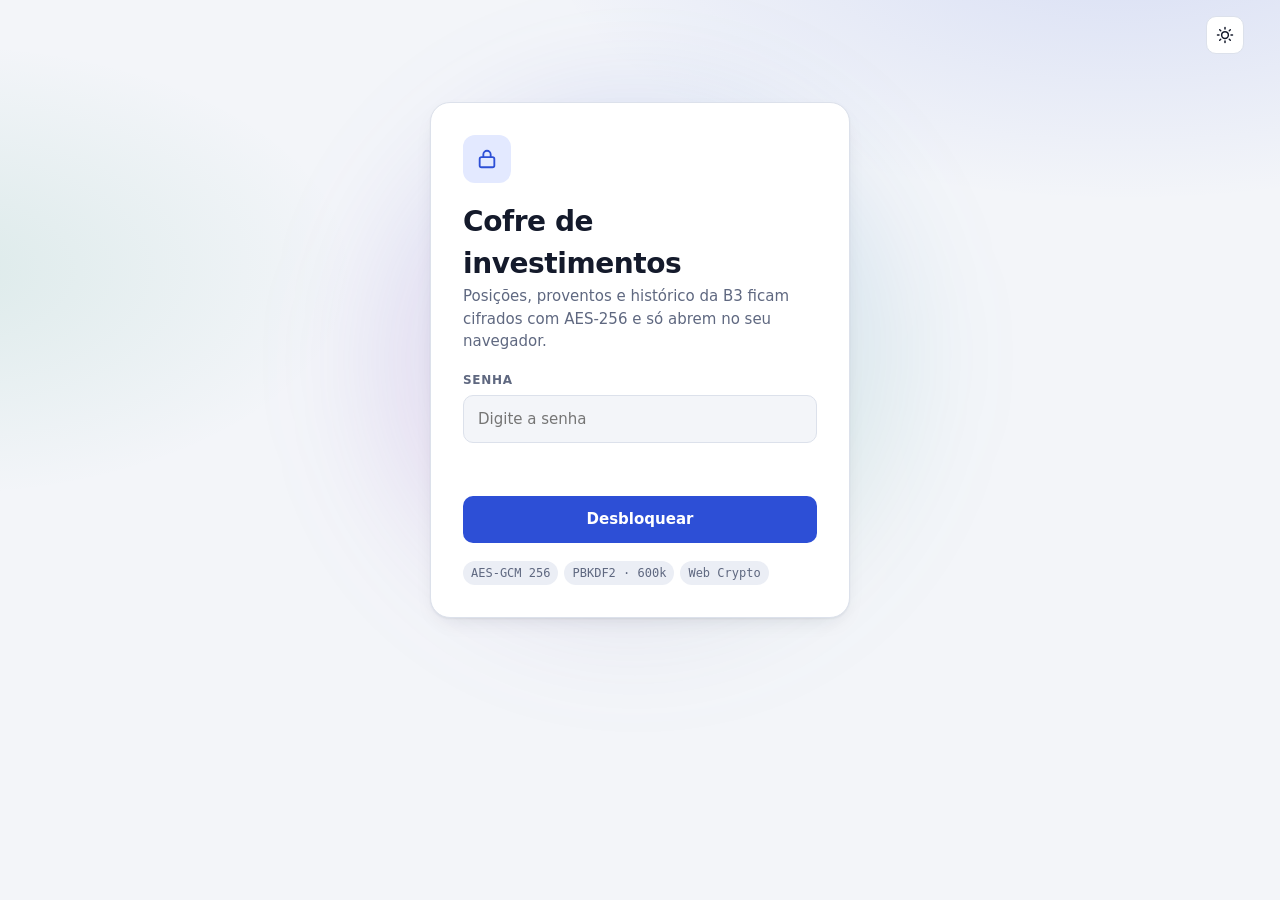
==== investimentos.html @ 1506efa8 "Painel de finanças pessoais Dados cifrados no navegador (AES-256-GCM, PBKDF2 600k). Extratos e regra" ====
<!doctype html>
<html lang="pt-BR">
<head>
<meta charset="utf-8">
<meta name="viewport" content="width=device-width, initial-scale=1, viewport-fit=cover">
<title>Investimentos · Finanças Pessoais</title>
<meta name="robots" content="noindex, nofollow">
<meta http-equiv="Content-Security-Policy" content="default-src 'self'; script-src 'self'; style-src 'self' 'unsafe-inline' https://fonts.googleapis.com; font-src https://fonts.gstatic.com; img-src 'self' data:; connect-src 'self' https://brapi.dev; object-src 'none'; base-uri 'none'; form-action 'none'">
<meta name="referrer" content="no-referrer">
<link rel="icon" href="data:image/svg+xml,%3Csvg xmlns=%22http://www.w3.org/2000/svg%22 viewBox=%220 0 32 32%22%3E%3Crect width=%2232%22 height=%2232%22 rx=%228%22 fill=%22%232D4FD6%22/%3E%3Ctext x=%2216%22 y=%2221%22 font-size=%2212%22 font-family=%22sans-serif%22 font-weight=%22700%22 fill=%22white%22 text-anchor=%22middle%22%3ER$%3C/text%3E%3C/svg%3E">

<link rel="preconnect" href="https://fonts.googleapis.com">
<link rel="stylesheet" href="https://fonts.googleapis.com/css2?family=Bricolage+Grotesque:opsz,wght@12..96,500;12..96,700&family=Figtree:wght@400;500;600&family=IBM+Plex+Mono:wght@400;500&display=swap">
<script src="assets/vendor/chart-4.4.1.umd.min.js" integrity="sha384-dug+JxfBvklEQdJ4AYuBBAIScUz0bVN73xpy273gcAwHjb3qI0fXmuYNaNfdyYJG"></script>
<script src="assets/cofre.js?v=202611021805"></script>
<link rel="stylesheet" href="assets/style.css?v=202611021805">
<link rel="stylesheet" href="assets/investimentos.css?v=202611021805">
</head>
<body>
<div id="boot" role="status"><span class="spin" aria-hidden="true"></span>Abrindo seus dados…</div>
<section id="lock" class="wrap">
  <button class="themebtn floating" type="button" data-theme-toggle aria-label="Alternar modo escuro"><svg class="ic-sun" width="18" height="18" viewBox="0 0 24 24" fill="none" stroke="currentColor" stroke-width="2" stroke-linecap="round"><circle cx="12" cy="12" r="4.5"/><path d="M12 2v2M12 20v2M4.9 4.9l1.4 1.4M17.7 17.7l1.4 1.4M2 12h2M20 12h2M4.9 19.1l1.4-1.4M17.7 6.3l1.4-1.4"/></svg><svg class="ic-moon" width="18" height="18" viewBox="0 0 24 24" fill="none" stroke="currentColor" stroke-width="2" stroke-linecap="round" stroke-linejoin="round"><path d="M20.5 14.2A8.5 8.5 0 0 1 9.8 3.5a8.5 8.5 0 1 0 10.7 10.7z"/></svg></button>
  <form class="lock-card" id="lockForm">
    <input type="text" name="username" value="financas" autocomplete="username" hidden>
    <div class="lock-icon" aria-hidden="true"><svg width="22" height="22" viewBox="0 0 24 24" fill="none" stroke="currentColor" stroke-width="2"><rect x="4" y="10" width="16" height="11" rx="2"/><path class="sh" d="M8 10V7a4 4 0 0 1 8 0v3"/></svg></div>
    <div><h1>Cofre de investimentos</h1><p>Posições, proventos e histórico da B3 ficam cifrados com AES‑256 e só abrem no seu navegador.</p></div>
    <div class="field"><label for="pw">Senha</label><input class="input" id="pw" type="password" placeholder="Digite a senha" autocomplete="current-password"></div>
    <div class="err" id="err" role="alert"></div>
    <button class="btn" type="submit" id="unlockBtn">Desbloquear</button>
    <div class="tech"><span class="tag">AES-GCM 256</span><span class="tag">PBKDF2 · 600k</span><span class="tag">Web Crypto</span></div>
  </form>
</section>

<div id="app" hidden>
  <header class="top"><div class="wrap">
    <div class="brand"><i class="inv">↗</i>Investimentos</div>
    <nav class="module" aria-label="Módulos"><a href="./">Conta</a><a class="on" href="investimentos.html" aria-current="page">Investimentos</a></nav>
    <nav class="tabs" role="tablist">
      <button role="tab" data-v="carteira" aria-selected="true">Carteira</button>
      <button role="tab" data-v="proventos" aria-selected="false">Proventos</button>
      <button role="tab" data-v="historico" aria-selected="false">Histórico</button>
      <button role="tab" data-v="plano" aria-selected="false">Meta 1 milhão</button>
      <span class="tab-ind" id="tabInd" aria-hidden="true"></span>
    </nav>
    <button class="themebtn privbtn" type="button" data-priv-toggle aria-pressed="false" aria-label="Ocultar valores" title="Ocultar valores"><svg class="ic-eye" width="18" height="18" viewBox="0 0 24 24" fill="none" stroke="currentColor" stroke-width="2" stroke-linecap="round" stroke-linejoin="round"><path d="M2 12s3.6-7 10-7 10 7 10 7-3.6 7-10 7S2 12 2 12z"/><circle cx="12" cy="12" r="3"/></svg><svg class="ic-eyeoff" width="18" height="18" viewBox="0 0 24 24" fill="none" stroke="currentColor" stroke-width="2" stroke-linecap="round" stroke-linejoin="round"><path d="M3 3l18 18"/><path d="M10.6 5.1A10.4 10.4 0 0 1 12 5c6.4 0 10 7 10 7a17 17 0 0 1-3.2 4.1M6.6 6.6C3.8 8.4 2 12 2 12s3.6 7 10 7c1.8 0 3.4-.5 4.8-1.3"/><path d="M9.9 9.9a3 3 0 0 0 4.2 4.2"/></svg></button>
    <button class="themebtn" type="button" data-theme-toggle aria-label="Alternar modo escuro"><svg class="ic-sun" width="18" height="18" viewBox="0 0 24 24" fill="none" stroke="currentColor" stroke-width="2" stroke-linecap="round"><circle cx="12" cy="12" r="4.5"/><path d="M12 2v2M12 20v2M4.9 4.9l1.4 1.4M17.7 17.7l1.4 1.4M2 12h2M20 12h2M4.9 19.1l1.4-1.4M17.7 6.3l1.4-1.4"/></svg><svg class="ic-moon" width="18" height="18" viewBox="0 0 24 24" fill="none" stroke="currentColor" stroke-width="2" stroke-linecap="round" stroke-linejoin="round"><path d="M20.5 14.2A8.5 8.5 0 0 1 9.8 3.5a8.5 8.5 0 1 0 10.7 10.7z"/></svg></button>
    <button class="lockbtn" id="relock" type="button">Bloquear</button>
  </div></header>

  <main class="wrap" style="padding-top:20px">
    <!-- CARTEIRA -->
    <section class="view" id="v-carteira">
      <div class="hero reveal">
        <div><div class="eyebrow" id="cEyebrow">Patrimônio em ações</div><h1 class="big num" id="cTotal">—</h1><p id="cLine"></p></div>
        <div class="donut-wrap"><div class="donut"><canvas id="chAlloc" aria-label="Distribuição da carteira"></canvas></div><div class="legend" id="allocLeg"></div></div>
      </div>
      <div class="grid" id="cKpis"></div>
      <div class="pos-grid" id="positions"></div>
      <div class="grid">
        <div class="panel span-8 lift reveal grow" style="--i:5">
          <div class="ph"><div><h2>Carteira × CDI × inflação</h2><div class="sub" id="cmpSub">Se cada compra e venda tivesse ido para o CDI, ou só acompanhado a inflação</div></div></div>
          <div class="cmp" id="cmpStats"></div>
          <div class="chart-box"><canvas id="chCost" aria-label="Capital investido por mês"></canvas></div>
        </div>
        <div class="panel span-4 lift reveal" style="--i:6">
          <div class="ph"><div><h2>Pontos de atenção</h2><div class="sub">Fatos tirados dos seus dados</div></div></div>
          <ul class="ins" id="cIns"></ul>
        </div>
      </div>
    </section>

    <!-- PROVENTOS -->
    <section class="view" id="v-proventos" hidden>
      <div class="grid" id="pKpis"></div>
      <div class="grid">
        <div class="panel span-7 lift reveal" style="--i:4">
          <div class="ph"><div><h2>Próximos 12 meses</h2><div class="sub" id="fcSub"></div></div></div>
          <div class="chart-box"><canvas id="chFut" aria-label="Estimativa de proventos nos próximos 12 meses"></canvas></div>
          <p class="note" id="fcNote" style="margin-top:10px"></p>
        </div>
        <div class="panel span-5 lift reveal" style="--i:5">
          <div class="ph"><div><h2>Quando cada ação costuma pagar</h2><div class="sub">Em quantos dos últimos 3 anos houve provento naquele mês</div></div></div>
          <div class="cal-wrap"><table class="cal" id="cal"></table></div>
          <div class="cal-leg"><span><span class="cal-c" style="--n:.34;--c:var(--accent)">1</span> 1 ano</span><span><span class="cal-c" style="--n:1;--c:var(--accent)">3</span> todos os anos</span></div>
          <div class="cal-sum" id="calSum"></div>
        </div>
      </div>
      <div class="grid">
        <div class="panel span-5 lift reveal" style="--i:4">
          <div class="ph"><div><h2>Proventos por ano</h2><div class="sub">Clique num ano para ver os meses · a linha é o yield on cost do ano</div></div></div>
          <div class="chart-box"><canvas id="chYear" aria-label="Proventos por ano"></canvas></div>
        </div>
        <div class="panel span-7 lift reveal" style="--i:5">
          <div class="ph"><div><h2 id="mTitle">Proventos por mês</h2><div class="sub">Por ativo · clique num mês para ver os pagamentos</div></div><div class="yrs" id="yrs"></div></div>
          <div class="chart-box"><canvas id="chMonth" aria-label="Proventos por mês"></canvas></div>
        </div>
      </div>
      <div class="panel reveal" style="--i:6" id="futPanel" hidden>
        <div class="ph"><div><h2>Proventos a receber</h2><div class="sub" id="futSub"></div></div></div>
        <div class="tbl-wrap"><table><thead><tr><th>Previsão</th><th>Ativo</th><th>Tipo</th><th class="r">Qtd.</th><th class="r">Valor líquido</th></tr></thead><tbody id="futBody"></tbody></table></div>
      </div>
      <div class="panel reveal" style="--i:7">
        <div class="ph"><div><h2>Lançamentos de proventos</h2><div class="sub" id="pSub"></div></div></div>
        <div class="toolbar">
          <select id="pTick" aria-label="Filtrar por ativo"><option value="">Todos os ativos</option></select>
          <select id="pType" aria-label="Filtrar por tipo"><option value="">Todos os tipos</option><option>Dividendo</option><option>JCP</option><option>Rendimento</option></select>
        </div>
        <div class="tbl-wrap"><table><thead><tr><th><button type="button" class="sortbtn" data-sort="d">Data</button></th><th><button type="button" class="sortbtn" data-sort="t">Ativo</button></th><th>Tipo</th><th class="r">Qtd.</th><th class="r">Por ação (líq.)</th><th class="r"><button type="button" class="sortbtn" data-sort="v">Valor</button></th><th>Corretora</th></tr></thead><tbody id="pBody"></tbody></table></div>
      </div>
    </section>

    <!-- HISTORICO -->
    <section class="view" id="v-historico" hidden>
      <div class="grid" id="hKpis"></div>
      <div class="grid">
        <div class="panel span-7 lift reveal" style="--i:4">
          <div class="ph"><div><h2>Compras e vendas por ano</h2><div class="sub">Volume negociado em ações e ETFs; a linha mostra o resultado realizado nas vendas</div></div></div>
          <div class="chart-box"><canvas id="chVol" aria-label="Volume negociado por ano"></canvas></div>
        </div>
        <div class="panel span-5 lift reveal" style="--i:5">
          <div class="ph"><div><h2>Tesouro Direto</h2><div class="sub">Títulos já encerrados</div></div></div>
          <div class="td-card" id="tdCard"></div>
        </div>
      </div>
      <div class="panel reveal" style="--i:6">
        <div class="ph"><div><h2>Maiores ganhos e perdas realizados</h2><div class="sub">Por ativo, nas vendas feitas entre 2020 e 2023 (preço médio, sem taxas)</div></div></div>
        <div class="rank" id="rank"></div>
      </div>
      <div class="panel reveal" style="--i:7">
        <div class="ph"><div><h2>Negociações</h2><div class="sub" id="tSub"></div></div></div>
        <div class="toolbar">
          <input class="input" id="tq" type="search" placeholder="Buscar ativo (ex.: VALE3)">
          <select id="tk" aria-label="Filtrar por tipo"><option value="">Compras e vendas</option><option value="C">Só compras</option><option value="V">Só vendas</option><option value="B">Desdobros e bonificações</option></select>
        </div>
        <div class="tbl-wrap"><table><thead><tr><th><button type="button" class="sortbtn" data-sort="d">Data</button></th><th>Operação</th><th><button type="button" class="sortbtn" data-sort="t">Ativo</button></th><th class="r">Qtd.</th><th class="r">Preço</th><th class="r"><button type="button" class="sortbtn" data-sort="v">Valor</button></th><th>Corretora</th></tr></thead><tbody id="tBody"></tbody></table></div>
        <div class="more" id="tMore"><button type="button">Mostrar mais 50</button></div>
      </div>
    </section>

    <!-- META 1 MILHÃO -->
    <section class="view" id="v-plano" hidden>
      <div class="panel reveal" id="plErr" hidden><p class="empty">Não encontrei data/indices.json com o CDI e o IPCA. Rode o tools/gerar_cofre.py para baixar.</p></div>
      <div id="plBody">
        <div class="hero reveal pl-hero"><div><div class="eyebrow">Plano</div><h1 class="big">Primeiro milhão</h1>
          <p>Compare dois caminhos: deixar o dinheiro render pelo CDI ou buscar um rendimento fixo acima da inflação (IPCA + juros). Tudo em reais de hoje, com o aporte corrigido pela inflação todo ano.</p></div></div>
        <div class="grid">
          <form class="panel span-4 lift reveal pl-form" id="plForm" style="--i:1">
            <div class="ph"><div><h2>Seus números</h2><div class="sub" id="plHint"></div></div></div>
            <label>Patrimônio inicial<span class="in-wrap"><i>R$</i><input class="input" name="ini" data-fmt="brl" inputmode="numeric"></span></label>
            <label>Aporte por mês<span class="in-wrap"><i>R$</i><input class="input" name="ap" data-fmt="brl" inputmode="numeric"></span></label>
            <label>Meta<span class="in-wrap"><i>R$</i><input class="input" name="meta" data-fmt="brl" inputmode="numeric"></span></label>
            <label class="chk"><input type="checkbox" name="hoje"> Meta em dinheiro de hoje (corrigida pela inflação)</label>
            <div class="pl-2">
              <label>CDI esperado<span class="in-wrap"><input class="input" name="cdi" inputmode="decimal"><i>% a.a.</i></span></label>
              <label>Inflação esperada<span class="in-wrap"><input class="input" name="inf" inputmode="decimal"><i>% a.a.</i></span></label>
              <label>Juros acima do IPCA<span class="in-wrap"><input class="input" name="juro" inputmode="decimal"><i>% a.a.</i></span></label>
              <label>Prazo desejado<span class="in-wrap"><input class="input" name="prazo" inputmode="numeric"><i>anos</i></span></label>
            </div>
            <div class="pl-btns"><button type="button" class="btn" id="plSave">Salvar como meu plano</button><button type="button" class="btn-sec ghost" id="plReset">Voltar às sugestões</button></div>
          </form>
          <div class="span-8 pl-right">
            <div class="pl-cards" id="plCards"></div>
            <div class="panel lift reveal" style="--i:3">
              <div class="ph"><div><h2>Caminho até a meta</h2><div class="sub">Patrimônio ano a ano, em reais de hoje</div></div></div>
              <div class="chart-box"><canvas id="chPlano" aria-label="Projeção do patrimônio até a meta"></canvas></div>
            </div>
          </div>
        </div>
        <div class="grid">
          <div class="panel span-6 lift reveal" style="--i:4">
            <div class="ph"><div><h2>Quanto o aporte muda</h2><div class="sub">Tempo até a meta com cada valor por mês</div></div></div>
            <div class="tbl-wrap"><table class="pl-sens" id="plSens"></table></div>
          </div>
          <div class="panel span-6 lift reveal" style="--i:5">
            <div class="ph"><div><h2>Acompanhamento</h2><div class="sub">Plano salvo × carteira de verdade</div></div></div>
            <div id="plTrack"></div>
            <div class="pl-why">
              <h3>CDI ou IPCA + juros?</h3>
              <p><b>IPCA + juros</b> é a régua mais honesta para um plano longo: o rendimento já vem descontado da inflação, então "1 milhão" quer dizer 1 milhão de poder de compra de hoje. Os títulos Tesouro IPCA+ pagam assim.</p>
              <p><b>O CDI</b> acompanha a Selic. Hoje está alto (cerca de 14% ao ano), mas em 2020 e 2021 ficou abaixo de 5% ao ano, menos que a inflação. Usar o CDI de hoje para 15 anos tende a ser otimista.</p>
            </div>
          </div>
        </div>
      </div>
    </section>
  </main>
  <div class="foot wrap">Fonte: Área do Investidor B3 · cotações: <a href="https://brapi.dev" target="_blank" rel="noopener">brapi.dev</a> · <span id="geradoEm"></span></div>
</div>
<script src="assets/investimentos.js?v=202611021805"></script>
<script src="assets/plano.js?v=202611021805"></script>
</body>
</html>
---- assets/style.css ----
:root{padding-top:env(safe-area-inset-top,0px);padding-bottom:env(safe-area-inset-bottom,0px)}
html{color-scheme:light}
body{margin:0}
img{max-width:100%}

/* Layout: app shell — barra superior fixa com navegação, seletor de meses em trilho, grade de painéis 12 colunas que vira 1 coluna no celular */
:root{
  --bg:#F3F5F9; --surface:#FFFFFF; --surface-2:#EBEEF5; --line:#DCE1EB;
  --fg:#141A2B; --muted:#5F6880; --accent:#2D4FD6; --accent-soft:#E3E9FF;
  --in:#0F8A62; --in-soft:#DDF3EA; --out:#D1452F; --out-soft:#FBE5E1; --warn:#B7791F; --warn-soft:#FCF0D9;
  --c1:#2D4FD6; --c2:#D1452F; --c3:#0F8A62; --c4:#B7791F; --c5:#8A3FBF; --c6:#1C8FA8; --c7:#C2477F; --c8:#6B7A3A; --c9:#8B93A7;
  --f-display:"Bricolage Grotesque",ui-sans-serif,system-ui,sans-serif;
  --f-body:"Figtree",ui-sans-serif,system-ui,-apple-system,"Segoe UI",sans-serif;
  --f-mono:"IBM Plex Mono",ui-monospace,SFMono-Regular,Menlo,monospace;
  --r:14px;
}
@media (prefers-color-scheme:dark){:root:not([data-theme="light"]){
  --bg:#0E121C; --surface:#161B28; --surface-2:#1E2433; --line:#2A3144;
  --fg:#E8ECF5; --muted:#98A1B8; --accent:#7D95FF; --accent-soft:#232C4D;
  --in:#3CC795; --in-soft:#14302A; --out:#FF7A63; --out-soft:#3A1F1C; --warn:#E8B04B; --warn-soft:#382B14;
  --c1:#7D95FF; --c2:#FF7A63; --c3:#3CC795; --c4:#E8B04B; --c5:#C08BEB; --c6:#4FC3DB; --c7:#F07AB0; --c8:#A9B86A; --c9:#7A8299;
  color-scheme:dark}}
:root[data-theme="dark"]{
  --bg:#0E121C; --surface:#161B28; --surface-2:#1E2433; --line:#2A3144;
  --fg:#E8ECF5; --muted:#98A1B8; --accent:#7D95FF; --accent-soft:#232C4D;
  --in:#3CC795; --in-soft:#14302A; --out:#FF7A63; --out-soft:#3A1F1C; --warn:#E8B04B; --warn-soft:#382B14;
  --c1:#7D95FF; --c2:#FF7A63; --c3:#3CC795; --c4:#E8B04B; --c5:#C08BEB; --c6:#4FC3DB; --c7:#F07AB0; --c8:#A9B86A; --c9:#7A8299;
  color-scheme:dark}
*{box-sizing:border-box}
[hidden]{display:none!important}
body{background:var(--bg);color:var(--fg);font:15px/1.5 var(--f-body);-webkit-font-smoothing:antialiased}
.num{font-family:var(--f-mono);font-variant-numeric:tabular-nums;letter-spacing:-.01em}
h1,h2,h3{font-family:var(--f-display);margin:0;text-wrap:balance;letter-spacing:-.015em}
button,input,select{font:inherit;color:inherit}
:focus-visible{outline:2px solid var(--accent);outline-offset:2px}
.wrap{max-width:1240px;margin:0 auto;padding-left:max(16px,env(safe-area-inset-left,0px));padding-right:max(16px,env(safe-area-inset-right,0px))}

/* banner prévia */
.preview-bar{background:var(--accent-soft);color:var(--fg);font-size:13px}
.preview-bar .wrap{padding-block:8px;display:flex;gap:8px;flex-wrap:wrap;align-items:center}
.preview-bar b{color:var(--accent)}

/* lock */
#lock{min-height:80vh;display:grid;place-items:center;padding-block:40px}
.lock-card{width:100%;max-width:420px;background:var(--surface);border:1px solid var(--line);border-radius:20px;padding:32px;display:grid;gap:18px}
.lock-icon{width:48px;height:48px;border-radius:12px;background:var(--accent-soft);display:grid;place-items:center;color:var(--accent)}
.lock-card h1{font-size:28px}
.lock-card p{margin:0;color:var(--muted)}
.field{display:grid;gap:6px}
.field label{font-size:12px;text-transform:uppercase;letter-spacing:.06em;color:var(--muted);font-weight:600}
.input{width:100%;padding:12px 14px;border-radius:10px;border:1px solid var(--line);background:var(--bg)}
.btn{border:0;border-radius:10px;padding:12px 16px;background:var(--accent);color:var(--surface);font-weight:600;cursor:pointer}
.btn:hover{filter:brightness(1.07)}
.hint{font-size:13px;background:var(--surface-2);border-radius:10px;padding:10px 12px;color:var(--muted)}
.hint code{font-family:var(--f-mono);color:var(--fg)}
.err{color:var(--out);font-size:14px;min-height:1.2em}
.tech{display:flex;gap:6px;flex-wrap:wrap}
.tag{font-size:12px;font-family:var(--f-mono);padding:3px 8px;border-radius:99px;background:var(--surface-2);color:var(--muted)}

/* top bar */
header.top{position:sticky;top:env(safe-area-inset-top,0px);z-index:5;background:var(--surface);border-bottom:1px solid var(--line)}
body::before{content:"";position:fixed;inset:0 0 auto;height:env(safe-area-inset-top,0px);z-index:10;background:var(--surface)}
.top .wrap{display:flex;align-items:center;gap:16px;padding-block:12px;flex-wrap:wrap}
.brand{display:flex;align-items:center;gap:10px;font-family:var(--f-display);font-weight:700;font-size:19px;margin-right:auto}
.brand i{width:30px;height:30px;border-radius:9px;background:var(--accent);display:grid;place-items:center;color:var(--surface);font-style:normal;font-size:15px}
nav.tabs{display:flex;gap:4px;background:var(--surface-2);padding:4px;border-radius:12px}
nav.tabs button{border:0;background:transparent;padding:7px 14px;border-radius:9px;cursor:pointer;color:var(--muted);font-weight:500}
nav.tabs button[aria-selected="true"]{background:var(--surface);color:var(--fg);box-shadow:0 1px 2px rgba(0,0,0,.08)}
.lockbtn{border:1px solid var(--line);background:transparent;border-radius:10px;padding:7px 12px;cursor:pointer;color:var(--muted)}

/* months */
.months{display:flex;gap:6px;overflow-x:auto;padding-block:16px 4px;scrollbar-width:thin}
.months button{flex:none;border:1px solid var(--line);background:var(--surface);border-radius:99px;padding:6px 14px;cursor:pointer;font-size:14px;color:var(--fg)}
.months button[aria-pressed="true"]{background:var(--fg);color:var(--bg);border-color:var(--fg)}
.months button:disabled{opacity:.45;cursor:not-allowed;text-decoration:line-through}

main{padding-block:12px 48px}
.view{display:grid;gap:16px}
.grid{display:grid;grid-template-columns:repeat(12,1fr);gap:16px}
.panel{background:var(--surface);border:1px solid var(--line);border-radius:var(--r);padding:20px;min-width:0}
.panel h2{font-size:17px;font-weight:700}
.panel .sub{color:var(--muted);font-size:13px;margin-top:2px}
.ph{display:flex;justify-content:space-between;align-items:flex-start;gap:12px;margin-bottom:14px;flex-wrap:wrap}
.span-3{grid-column:span 3}.span-4{grid-column:span 4}.span-5{grid-column:span 5}.span-7{grid-column:span 7}.span-8{grid-column:span 8}.span-12{grid-column:span 12}
@media (max-width:960px){.span-3{grid-column:span 6}.span-4,.span-5,.span-7,.span-8{grid-column:span 12}}
@media (max-width:520px){.span-3{grid-column:span 12}}

/* kpi */
.kpi{display:grid;gap:6px}
.kpi .lbl{font-size:12px;text-transform:uppercase;letter-spacing:.06em;color:var(--muted);font-weight:600}
.kpi .val{font-size:clamp(22px,2.4vw,28px);font-weight:500}
.kpi .delta{font-size:13px;color:var(--muted)}
.pill{display:inline-flex;align-items:center;gap:4px;font-size:12px;font-weight:600;padding:2px 8px;border-radius:99px}
.pill.in{background:var(--in-soft);color:var(--in)}.pill.out{background:var(--out-soft);color:var(--out)}.pill.warn{background:var(--warn-soft);color:var(--warn)}
.pos{color:var(--in)}.neg{color:var(--out)}

.chart-box{position:relative;height:260px}
.chart-box.sm{height:220px}

/* category bars */
.cats{display:grid;gap:4px}
.cat-item{border-radius:10px;transition:background .15s}
.cat-item.open{background:var(--surface-2)}
.cat-row{display:grid;grid-template-columns:minmax(0,1fr) auto;gap:4px 12px;align-items:center;width:100%;border:0;background:transparent;text-align:left;padding:8px 10px;border-radius:10px;cursor:pointer}
.cat-row:hover{background:var(--surface-2)}
.cat-row .chev{display:inline-block;color:var(--muted);transition:transform .15s;font-size:11px;margin-left:2px}
.cat-item.open .chev{transform:rotate(90deg)}
.cat-tx{list-style:none;margin:0;padding:0 10px 10px;display:grid;gap:0}
.cat-tx li{display:grid;grid-template-columns:44px minmax(0,1fr) auto;gap:10px;font-size:13px;padding:7px 0;border-top:1px solid var(--line);align-items:baseline}
.cat-tx li .d{color:var(--muted)}
.cat-tx li .t{overflow:hidden;text-overflow:ellipsis;white-space:nowrap}
.cat-more{display:flex;justify-content:space-between;align-items:center;gap:8px;flex-wrap:wrap;padding-top:8px;border-top:1px solid var(--line);font-size:13px;color:var(--muted)}
.linkbtn{border:0;background:transparent;color:var(--accent);font-weight:600;cursor:pointer;padding:4px 0}
.linkbtn:hover{text-decoration:underline}
.cat-row .nm{display:flex;align-items:center;gap:8px;font-size:14px;min-width:0}
.cat-row .nm span{overflow:hidden;text-overflow:ellipsis;white-space:nowrap}
.dot{width:9px;height:9px;border-radius:3px;flex:none}
.cat-row .amt{font-size:13px;text-align:right}
.bar{grid-column:1/-1;height:7px;border-radius:99px;background:var(--surface-2);overflow:hidden}
.bar i{display:block;height:100%;border-radius:99px}

/* insights */
.ins{display:grid;gap:10px;margin:0;padding:0;list-style:none}
.ins li{display:grid;grid-template-columns:auto 1fr;gap:10px;align-items:start;font-size:14px;padding:12px;border-radius:10px;background:var(--surface-2)}
.ins li b{font-weight:600}

/* table */
.toolbar{display:flex;gap:8px;flex-wrap:wrap;margin-bottom:12px}
.toolbar .input{width:auto;flex:1 1 220px;padding:9px 12px}
.toolbar select{padding:9px 12px;border-radius:10px;border:1px solid var(--line);background:var(--bg)}
.tbl-wrap{overflow-x:auto}
table{width:100%;border-collapse:collapse;font-size:14px}
th{text-align:left;font-size:12px;text-transform:uppercase;letter-spacing:.06em;color:var(--muted);font-weight:600;padding:8px 10px;border-bottom:1px solid var(--line);white-space:nowrap}
td{padding:10px;border-bottom:1px solid var(--line);vertical-align:middle}
td.r,th.r{text-align:right}
tr:hover td{background:var(--surface-2)}
.chip{display:inline-flex;align-items:center;gap:6px;font-size:12px;padding:3px 9px;border-radius:99px;background:var(--surface-2);white-space:nowrap}
.desc{font-weight:500}
.count{color:var(--muted);font-size:13px}

/* budget */
.budget{display:grid;gap:14px}
.b-row{display:grid;grid-template-columns:minmax(140px,1.3fr) minmax(0,3fr) 120px;gap:14px;align-items:center}
@media (max-width:640px){.b-row{grid-template-columns:1fr 110px}.b-row .b-bar{grid-column:1/-1;order:3}}
.b-bar{display:grid;gap:4px}
.b-bar .track{height:10px;border-radius:99px;background:var(--surface-2);overflow:hidden;position:relative}
.b-bar .track i{position:absolute;inset:0 auto 0 0;border-radius:99px}
.b-bar small{color:var(--muted);font-size:12px}
.b-row .input{padding:8px 10px;text-align:right;font-family:var(--f-mono)}
.empty{color:var(--muted);text-align:center;padding:24px}
.foot{color:var(--muted);font-size:13px;text-align:center;padding-block:8px 24px}

/* ================= MOTION & POLISH ================= */
:root{--ease:cubic-bezier(.2,.75,.2,1);--glow:color-mix(in oklab,var(--accent) 14%,transparent);--glow-2:color-mix(in oklab,var(--in) 10%,transparent);--shadow:0 1px 2px color-mix(in oklab,var(--fg) 6%,transparent),0 8px 24px -12px color-mix(in oklab,var(--fg) 18%,transparent)}
body{background:radial-gradient(900px 420px at 88% -8%,var(--glow),transparent 65%),radial-gradient(700px 380px at -5% 30%,var(--glow-2),transparent 60%),var(--bg);background-attachment:fixed}

/* entrada em cascata */
@keyframes rise{from{opacity:0;transform:translateY(14px) scale(.985)}}
.reveal{animation:rise .65s var(--ease) both;animation-delay:calc(var(--i,0) * 70ms)}
.panel{transition:transform .25s var(--ease),box-shadow .25s var(--ease),border-color .25s}
.panel.lift:hover{transform:translateY(-2px);box-shadow:var(--shadow);border-color:color-mix(in oklab,var(--accent) 30%,var(--line))}

/* hero */
.hero{display:flex;justify-content:space-between;align-items:flex-end;gap:16px;flex-wrap:wrap;padding-block:8px 4px}
.eyebrow{font-size:12px;text-transform:uppercase;letter-spacing:.08em;color:var(--muted);font-weight:600}
.hero h1{font-size:clamp(30px,4.4vw,46px);font-weight:700;line-height:1.05}
.hero p{margin:6px 0 0;color:var(--muted);max-width:60ch}
.hero p b{color:var(--fg);font-weight:600}
.hero p b.pos{color:var(--in)}.hero p b.neg{color:var(--out)}
@keyframes swap{from{opacity:0;transform:translateY(8px);filter:blur(4px)}}
.swap{animation:swap .45s var(--ease) both}
.ring{--p:0;width:88px;height:88px;flex:none;position:relative}
.ring svg{width:100%;height:100%;transform:rotate(-90deg)}
.ring circle{fill:none;stroke-width:9}
.ring .tr{stroke:var(--surface-2)}
.ring .pr{stroke-linecap:round;transition:stroke-dashoffset 1s var(--ease),stroke .4s}
.ring span{position:absolute;inset:0;display:grid;place-items:center;font-family:var(--f-mono);font-size:15px;font-weight:500}
.ring-wrap{display:flex;align-items:center;gap:12px}
.ring-wrap small{color:var(--muted);font-size:13px;max-width:18ch;line-height:1.35}

/* KPI sparkline */
.kpi{position:relative;overflow:hidden}
.spark{width:100%;height:34px;display:block;margin-top:4px}
.spark path.l{fill:none;stroke-width:2.25;stroke-linecap:round;stroke-linejoin:round}
@keyframes draw{from{stroke-dashoffset:1}}
.spark path.l{stroke-dasharray:1;stroke-dashoffset:0;animation:draw 1.3s var(--ease) both .15s}
@keyframes fadein{from{opacity:0}}
.spark path.a{animation:fadein 1s ease both .5s}
.spark circle{animation:fadein .4s ease both 1.2s}

/* abas com indicador deslizante */
nav.tabs{position:relative}
nav.tabs button{position:relative;z-index:1;transition:color .2s}
nav.tabs button[aria-selected="true"]{background:transparent;box-shadow:none}
.tab-ind{position:absolute;top:4px;bottom:4px;left:0;width:0;border-radius:9px;background:var(--surface);box-shadow:0 1px 3px color-mix(in oklab,var(--fg) 14%,transparent);transition:transform .35s var(--ease),width .35s var(--ease)}
header.top{background:color-mix(in oklab,var(--surface) 82%,transparent);backdrop-filter:saturate(1.4) blur(14px);-webkit-backdrop-filter:saturate(1.4) blur(14px)}
.brand i{background:linear-gradient(135deg,var(--accent),color-mix(in oklab,var(--accent) 55%,var(--in)));box-shadow:0 4px 12px -4px var(--accent)}

/* meses */
.months button{transition:background .2s,color .2s,border-color .2s,transform .2s var(--ease)}
.months button:not(:disabled):hover{transform:translateY(-1px);border-color:var(--accent)}
.months button[aria-pressed="true"]{box-shadow:0 6px 16px -8px var(--fg)}

/* barras de categoria */
@keyframes grow{from{transform:scaleX(0)}}
.bar i,.b-bar .track i{transform-origin:left center}
.cats.anim .bar i{animation:grow .9s var(--ease) both;animation-delay:calc(var(--i,0) * 55ms + 120ms)}
.cats.anim .cat-item{animation:rise .5s var(--ease) both;animation-delay:calc(var(--i,0) * 40ms)}
.cat-row:hover .bar i{filter:brightness(1.1) saturate(1.1)}
.cat-row:active{transform:scale(.995)}
.cat-det{display:grid;grid-template-rows:1fr;animation:open .38s var(--ease) both}
.cat-det>ul{min-height:0;overflow:hidden}
@keyframes open{from{grid-template-rows:0fr;opacity:0}}
.cat-det.closing{animation:close .25s var(--ease) both}
@keyframes close{to{grid-template-rows:0fr;opacity:0}}
@keyframes slidein{from{opacity:0;transform:translateX(-8px)}}
.cat-tx li{animation:slidein .4s var(--ease) both;animation-delay:calc(var(--i,0) * 35ms + 80ms)}
.cat-tx li:hover .t{color:var(--accent)}

/* insights */
.ins li{animation:rise .5s var(--ease) both;animation-delay:calc(var(--i,0) * 90ms + 300ms);transition:transform .2s var(--ease)}
.ins li:hover{transform:translateX(3px)}

/* tabela */
#tbody tr{animation:rise .4s var(--ease) both;animation-delay:calc(var(--i,0) * 18ms)}
tr td{transition:background .15s}

/* orçamento */
.b-bar .track i{animation:grow 1s var(--ease) both;animation-delay:calc(var(--i,0) * 50ms + 100ms);transition:width .5s var(--ease),background .3s}
.b-row{animation:rise .5s var(--ease) both;animation-delay:calc(var(--i,0) * 40ms)}
.b-row.over .nm{color:var(--out)}
@keyframes pulse{0%,100%{box-shadow:0 0 0 0 color-mix(in oklab,var(--out) 45%,transparent)}50%{box-shadow:0 0 0 5px transparent}}
.b-row.over .dot{animation:pulse 1.8s ease-in-out infinite}

/* cofre */
#lock{position:relative;isolation:isolate}
#lock::before{content:"";position:absolute;width:520px;height:520px;max-width:100%;border-radius:50%;background:conic-gradient(from 0deg,var(--glow),var(--glow-2),color-mix(in oklab,var(--c5) 14%,transparent),var(--glow));filter:blur(60px);z-index:-1;animation:orbit 18s linear infinite}
@keyframes orbit{to{transform:rotate(360deg)}}
.lock-card{animation:rise .7s var(--ease) both;box-shadow:var(--shadow);transition:transform .35s var(--ease),opacity .35s}
.lock-icon svg .sh{transition:transform .45s var(--ease);transform-origin:16px 10px}
.lock-card.ok .lock-icon{background:var(--in-soft);color:var(--in);transition:background .3s,color .3s}
.lock-card.ok .lock-icon svg .sh{transform:translateY(-3px) rotate(28deg)}
.lock-card.ok .btn{background:var(--in)}
.lock-card.leave{opacity:0;transform:scale(.96) translateY(-8px)}
@keyframes shake{20%,60%{transform:translateX(-7px)}40%,80%{transform:translateX(7px)}}
.lock-card.bad{animation:shake .4s ease}
.lock-card.bad .input{border-color:var(--out)}
.btn{position:relative;overflow:hidden;transition:background .3s,transform .15s}
.btn:active{transform:scale(.98)}
.btn.busy::after{content:"";position:absolute;inset:0;background:linear-gradient(100deg,transparent 30%,color-mix(in oklab,var(--surface) 40%,transparent),transparent 70%);animation:sheen 1s linear infinite}
@keyframes sheen{from{transform:translateX(-100%)}to{transform:translateX(100%)}}
.input{transition:border-color .2s,box-shadow .2s}
.input:focus{outline:none;border-color:var(--accent);box-shadow:0 0 0 4px color-mix(in oklab,var(--accent) 18%,transparent)}
#app.enter{animation:fadein .4s ease both}

@media (max-width:640px){
  .top .wrap{gap:10px}
  nav.tabs{order:3;width:100%}
  nav.tabs button{flex:1;white-space:nowrap;padding:7px 6px;font-size:14px}
  .lockbtn{padding:6px 10px;font-size:13px}
  .hero{align-items:center}
}
/* botão de tema */
.themebtn{width:38px;height:38px;border-radius:10px;border:1px solid var(--line);background:var(--surface);color:var(--fg);display:grid;place-items:center;cursor:pointer;position:relative;overflow:hidden;transition:border-color .2s,transform .2s var(--ease)}
.themebtn:hover{border-color:var(--accent);transform:translateY(-1px)}
.themebtn svg{grid-area:1/1;transition:transform .5s var(--ease),opacity .3s}
.themebtn .ic-moon{transform:translateY(130%) rotate(-60deg);opacity:0}
.is-dark .themebtn .ic-sun{transform:translateY(-130%) rotate(90deg);opacity:0}
.is-dark .themebtn .ic-moon{transform:none;opacity:1}
.themebtn.floating{position:absolute;top:16px;right:max(16px,env(safe-area-inset-right,0px));z-index:2}
::view-transition-old(root),::view-transition-new(root){animation:none;mix-blend-mode:normal}
body,.panel,header.top,.input,.months button,.lock-card{transition-property:background-color,border-color,color,transform,box-shadow,opacity;transition-duration:.3s}
/* ===== fatura do cartão ===== */
.switch{display:inline-flex;align-items:center;gap:8px;font-size:13px;color:var(--muted);cursor:pointer;user-select:none;position:relative}
.switch input{position:absolute;opacity:0;pointer-events:none}
.switch i{width:34px;height:20px;border-radius:99px;background:var(--line);position:relative;transition:background .25s}
.switch i::after{content:"";position:absolute;top:2px;left:2px;width:16px;height:16px;border-radius:50%;background:var(--surface);box-shadow:0 1px 2px rgba(0,0,0,.25);transition:transform .25s var(--ease)}
.switch input:checked+i{background:var(--accent)}
.switch input:checked+i::after{transform:translateX(14px)}
.switch input:focus-visible+i{outline:2px solid var(--accent);outline-offset:2px}
.cardtag{font-size:10px;font-family:var(--f-body);font-weight:600;text-transform:uppercase;letter-spacing:.05em;color:var(--accent);background:var(--accent-soft);padding:1px 6px;border-radius:5px;margin-left:6px;vertical-align:1px}
.fatbtn{border:0;background:var(--accent-soft);color:var(--accent);font-size:12px;font-weight:600;padding:3px 10px;border-radius:99px;cursor:pointer;margin-left:8px;white-space:nowrap;transition:transform .15s var(--ease),filter .15s}
.fatbtn:hover{filter:brightness(1.05);transform:translateX(2px)}

.drawer{position:fixed;inset:0;z-index:50}
.drawer-bg{position:absolute;inset:0;background:color-mix(in oklab,var(--fg) 30%,transparent);backdrop-filter:blur(3px);-webkit-backdrop-filter:blur(3px);animation:fadein .3s ease both}
.drawer-panel{position:absolute;top:0;right:0;bottom:0;width:min(560px,100%);background:var(--bg);border-left:1px solid var(--line);display:flex;flex-direction:column;box-shadow:-20px 0 60px -20px color-mix(in oklab,var(--fg) 35%,transparent);animation:slidein-r .45s var(--ease) both;padding-top:env(safe-area-inset-top,0px);padding-bottom:env(safe-area-inset-bottom,0px)}
@keyframes slidein-r{from{transform:translateX(100%)}}
.drawer.closing .drawer-panel{animation:slideout-r .3s var(--ease) both}
.drawer.closing .drawer-bg{animation:fadeout .3s ease both}
@keyframes slideout-r{to{transform:translateX(100%)}}
@keyframes fadeout{to{opacity:0}}
.dw-head{display:flex;justify-content:space-between;align-items:flex-start;gap:12px;padding:20px max(20px,env(safe-area-inset-right,0px)) 16px 20px;border-bottom:1px solid var(--line);background:var(--surface)}
.dw-head h2{font-size:24px}
.dw-nav{display:flex;gap:6px}
.dw-nav button{width:36px;height:36px;border-radius:10px;border:1px solid var(--line);background:var(--surface);color:var(--fg);cursor:pointer;font-size:18px;line-height:1;transition:border-color .2s}
.dw-nav button:hover:not(:disabled){border-color:var(--accent)}
.dw-nav button:disabled{opacity:.35;cursor:default}
.dw-body{overflow-y:auto;padding:20px max(20px,env(safe-area-inset-right,0px)) 32px 20px;display:grid;gap:22px;align-content:start}
.dw-total{display:grid;gap:8px}
.dw-total .v{font-family:var(--f-mono);font-size:34px;letter-spacing:-.02em}
.dw-chips{display:flex;gap:6px;flex-wrap:wrap}
.pill.soft{background:var(--surface-2);color:var(--muted)}
.stack{display:flex;height:14px;border-radius:99px;overflow:hidden;background:var(--surface-2);gap:2px}
.stack i{display:block;height:100%;transform-origin:left;animation:grow .9s var(--ease) both;animation-delay:calc(var(--i,0)*60ms + 150ms)}
.stack-leg{display:flex;flex-wrap:wrap;gap:6px}
.stack-leg button{display:inline-flex;align-items:center;gap:6px;border:1px solid var(--line);background:var(--surface);border-radius:99px;padding:4px 10px;font-size:12px;cursor:pointer;color:var(--fg);transition:all .2s}
.stack-leg button b{font-family:var(--f-mono);font-weight:500;color:var(--muted)}
.stack-leg button[aria-pressed="true"]{border-color:var(--fg);background:var(--fg);color:var(--bg)}
.stack-leg button[aria-pressed="true"] b{color:var(--bg)}
.dw-sec h3{font-size:12px;text-transform:uppercase;letter-spacing:.07em;color:var(--muted);font-family:var(--f-body);font-weight:600;margin-bottom:8px}
.fx{list-style:none;margin:0;padding:0;display:grid}
.fx li{display:grid;grid-template-columns:48px minmax(0,1fr) auto;gap:4px 12px;align-items:center;padding:10px 0;border-top:1px solid var(--line);animation:slidein .4s var(--ease) both;animation-delay:calc(var(--i,0)*25ms + 120ms)}
.fx .d{font-family:var(--f-mono);font-size:12px;color:var(--muted)}
.fx .n{min-width:0;display:grid;gap:2px}
.fx .n b{font-weight:600;font-size:14px;overflow:hidden;text-overflow:ellipsis;white-space:nowrap}
.fx .n small{font-size:12px;color:var(--muted);display:flex;gap:6px;align-items:center;flex-wrap:wrap}
.fx .v{font-family:var(--f-mono);font-size:14px;text-align:right}
.fx li.est{opacity:.55}.fx li.est .v{text-decoration:line-through}
.mini{font-size:11px;font-family:var(--f-mono);padding:1px 6px;border-radius:5px;background:var(--surface-2);color:var(--muted)}
.mini.intl{background:var(--accent-soft);color:var(--accent)}
.mini.est{background:var(--warn-soft);color:var(--warn)}
.fut-tot{display:flex;justify-content:space-between;gap:10px;font-size:14px;padding-top:10px;border-top:1px solid var(--line)}
.fut-tot b{font-family:var(--f-mono)}
@media (prefers-reduced-motion:reduce){.drawer-panel,.drawer-bg,.fx li,.stack i{animation:none!important}}
/* sem re-animar ao editar metas */
.budget.still .b-row,.budget.still .b-bar .track i{animation:none}
@media (prefers-reduced-motion:reduce){*,*::before,*::after{transition:none!important;animation:none!important}}

/* seletor de módulos (Conta / Investimentos) */
.module{display:flex;gap:2px;background:var(--surface-2);padding:3px;border-radius:10px;font-size:13px}
.module a{padding:5px 11px;border-radius:8px;color:var(--muted);text-decoration:none;transition:color .2s,background .2s}
.module a:hover{color:var(--fg)}
.module a.on{background:var(--surface);color:var(--fg);font-weight:600;box-shadow:0 1px 2px color-mix(in oklab,var(--fg) 10%,transparent)}
.foot a{color:inherit}
@media (max-width:640px){.module{order:2}}

/* aba já desbloqueada: troca a tela do cofre por um carregamento curto */
#boot{display:none;min-height:60vh;place-items:center;align-content:center;gap:14px;color:var(--muted);font-size:14px}
.booting #boot{display:grid}
.booting #lock{display:none!important}
.spin{width:28px;height:28px;border-radius:50%;border:3px solid var(--surface-2);border-top-color:var(--accent);animation:spin .8s linear infinite}
@keyframes spin{to{transform:rotate(360deg)}}

/* resumo dos lançamentos filtrados */
.txsum{display:grid;grid-template-columns:repeat(3,minmax(0,1fr));gap:10px;margin-bottom:14px}
@media (max-width:640px){.txsum{grid-template-columns:1fr 1fr}.txsum .txt-tile:nth-child(3){grid-column:1/-1}}
.txt-tile{background:var(--surface-2);border-radius:12px;padding:12px 14px;display:grid;gap:2px;min-width:0;transition:opacity .25s}
.txt-tile.dim{opacity:.45}
.txt-tile .lbl{font-size:11px;text-transform:uppercase;letter-spacing:.06em;color:var(--muted);font-weight:600}
.txt-tile .v{font-size:20px;white-space:nowrap;overflow:hidden;text-overflow:ellipsis}
.txt-tile .sub{font-size:12px;color:var(--muted)}
.txnote{grid-column:1/-1;margin:2px 0 0;font-size:13px;color:var(--muted)}
tfoot td{border-top:2px solid var(--line);border-bottom:0;padding-top:12px;font-size:15px;position:sticky;bottom:0;background:var(--surface)}
tfoot tr:hover td{background:var(--surface)}
@media (max-width:640px){.txt-tile .v{font-size:16px}.txt-tile{padding:10px 12px}}

/* lançamentos: nomes, ordenação, chips, ranking */
.toolbar .switch{margin-left:auto}
td.desc .dn{display:flex;align-items:center;gap:6px;flex-wrap:wrap}
td.desc .dn b{font-weight:600}
td.desc small{display:block;color:var(--muted);font-size:12px;font-family:var(--f-mono);margin-top:2px}
tr.is-card td:first-child{color:var(--accent)}
.sortbtn{border:0;background:none;padding:0;font:inherit;color:inherit;text-transform:inherit;letter-spacing:inherit;cursor:pointer;display:inline-flex;gap:4px;align-items:center}
.sortbtn::after{content:"↕";opacity:.35;font-size:10px}
.sortbtn[data-dir="asc"]::after{content:"▲";opacity:1;color:var(--accent)}
.sortbtn[data-dir="desc"]::after{content:"▼";opacity:1;color:var(--accent)}
.sortbtn:hover{color:var(--fg)}
.chipbtn{border:1px solid transparent;cursor:pointer;color:var(--fg);font:inherit;font-size:12px;transition:border-color .15s,background .15s}
.chipbtn:hover{border-color:var(--line)}
.chipbtn.on{border-color:var(--accent);background:var(--accent-soft)}
.rank-box{border:1px solid var(--line);border-radius:12px;margin-bottom:14px;background:var(--surface)}
.rank-box summary{list-style:none;display:flex;justify-content:space-between;align-items:center;gap:10px;padding:12px 14px;cursor:pointer;font-weight:600;font-size:14px}
.rank-box summary::-webkit-details-marker{display:none}
.rank-box summary::after{content:"▾";color:var(--muted);transition:transform .2s}
.rank-box:not([open]) summary::after{transform:rotate(-90deg)}
.rank-box summary .sub{margin-left:auto;font-weight:400}
.rank-list{display:grid;grid-template-columns:repeat(2,minmax(0,1fr));gap:4px 18px;padding:0 14px 14px}
@media (max-width:760px){.rank-list{grid-template-columns:1fr}}
.rk{display:grid;grid-template-columns:minmax(0,1fr) auto;gap:3px 10px;align-items:center;border:0;background:transparent;text-align:left;padding:8px;border-radius:10px;cursor:pointer;color:var(--fg);font:inherit;animation:rise .45s var(--ease) both;animation-delay:calc(var(--i,0)*40ms)}
.rk:hover{background:var(--surface-2)}
.rk-n{display:flex;align-items:center;gap:7px;min-width:0;font-size:14px}
.rk-n b{font-weight:500;overflow:hidden;text-overflow:ellipsis;white-space:nowrap}
.rk-v{font-size:13px}
.rk-bar{grid-column:1/-1;height:6px;border-radius:99px;background:var(--surface-2);overflow:hidden}
.rk-bar i{display:block;height:100%;border-radius:99px;transform-origin:left;animation:grow .8s var(--ease) both;animation-delay:calc(var(--i,0)*40ms + 120ms)}
.rk-c{grid-column:1/-1;font-size:11px;color:var(--muted)}
.rank-list .note{grid-column:1/-1;margin:4px 8px 0;font-size:12px;color:var(--muted)}
.cmp{font-size:10.5px;font-weight:600;padding:1px 6px;border-radius:5px;margin-left:6px;font-family:var(--f-body);white-space:nowrap}
.cmp.up{background:var(--out-soft);color:var(--out)}
.cmp.down{background:var(--in-soft);color:var(--in)}
.cmp.eq{background:var(--surface-2);color:var(--muted)}
.cmp.new{background:var(--warn-soft);color:var(--warn)}
td.r.num{white-space:nowrap}
.mcat{display:none}
@media (max-width:640px){
  #v-tx table th:nth-child(3),#v-tx table td:nth-child(3){display:none}
  #v-tx .mcat{display:inline-flex;align-items:center;gap:5px;font-size:12px;color:var(--muted);margin-top:3px}
  #v-tx td,#v-tx th{padding:9px 6px}
  #v-tx tfoot td[colspan]{}
  .toolbar .switch{margin-left:0}
}
@media (max-width:640px){
  #v-tx td.desc,#v-tx td.desc b,#v-tx td.desc small{overflow-wrap:anywhere}
  #v-tx td:first-child{white-space:nowrap}
  #v-tx td.r.num{font-size:13px}
}
@media (max-width:640px){
  #v-tx .panel:first-child table{table-layout:fixed;width:100%}
  #v-tx .panel:first-child th:nth-child(1){width:46px}
  #v-tx .panel:first-child th:nth-child(4){width:118px}
}
@media (max-width:640px){#v-tx tfoot td{font-size:13px}}

/* aviso de bloqueio automático */
.lock-msg{margin:0;font-size:13px;color:var(--fg);background:var(--warn-soft);border-radius:10px;padding:10px 12px}

/* ===== previsão do mês e orçamento ===== */
.fc-grid{display:grid;grid-template-columns:minmax(0,5fr) minmax(0,6fr);gap:22px;align-items:start}
@media (max-width:900px){.fc-grid{grid-template-columns:1fr}}
.fc-main{display:grid;gap:4px}
.fc-main .lbl{font-size:12px;text-transform:uppercase;letter-spacing:.06em;color:var(--muted);font-weight:600}
.fc-main .v{font-size:clamp(30px,4vw,42px);letter-spacing:-.02em}
.fc-main .sub{color:var(--muted);font-size:13px;margin-bottom:10px}
.fx.fc li{grid-template-columns:62px minmax(0,1fr) auto auto;gap:3px 10px;padding:8px 0}
.fx.fc li.grp{display:block;border-top:0;padding:14px 0 2px;font-size:11px;text-transform:uppercase;letter-spacing:.07em;color:var(--muted);font-weight:600;animation:none}
.fx.fc li.done{opacity:.6}
.fx.fc .st{justify-self:end}
.mini.ok{background:var(--in-soft);color:var(--in)}
.fc-tot{display:flex;justify-content:space-between;gap:10px;font-size:14px;padding:7px 0;border-top:1px solid var(--line)}
.fc-tot.big{font-size:16px;font-weight:600;border-top:2px solid var(--fg)}
.fc-tot b{font-family:var(--f-mono);font-weight:500}
.b-kpis{grid-template-columns:repeat(4,minmax(0,1fr))}
@media (max-width:640px){.b-kpis{grid-template-columns:1fr 1fr}}
.b-row .nm{display:flex;gap:8px;align-items:center;flex-wrap:wrap}
.b-bar .track{overflow:visible}
.b-bar .track i{overflow:hidden}
.pace{position:absolute;top:-4px;bottom:-4px;width:2px;background:var(--fg);opacity:.55;border-radius:2px;z-index:1}
.b-bar small .pill{font-size:11px;padding:1px 7px}
.b-foot{display:flex;justify-content:space-between;gap:12px;align-items:center;flex-wrap:wrap;margin-top:16px;padding-top:14px;border-top:1px solid var(--line)}
.b-foot .note{margin:0;max-width:70ch;font-size:13px;color:var(--muted)}
.b-btns{display:flex;gap:8px;flex-wrap:wrap}
.btn-sec{border:1px solid var(--accent);background:var(--accent);color:var(--surface);border-radius:10px;padding:9px 14px;font-weight:600;cursor:pointer}
.btn-sec.ghost{background:transparent;color:var(--accent)}
.btn-sec:hover{filter:brightness(1.06)}
.fx.fc .n b{white-space:normal}
@media (max-width:640px){
  .fx.fc li{grid-template-columns:44px minmax(0,1fr) auto}
  .fx.fc .st{grid-column:2;grid-row:2;justify-self:start}
  .fx.fc .v{grid-column:3;grid-row:1}
}

/* ocultar valores */
.privbtn .ic-eyeoff{transform:translateY(130%);opacity:0}
.privado .privbtn .ic-eye{transform:translateY(-130%);opacity:0}
.privado .privbtn .ic-eyeoff{transform:none;opacity:1}
.privado .privbtn{border-color:var(--accent);color:var(--accent)}
---- assets/investimentos.css ----
/* ===== investimentos ===== */
.brand i.inv{background:linear-gradient(135deg,var(--in),color-mix(in oklab,var(--in) 50%,var(--accent)))}
.hero .big{font-size:clamp(34px,5vw,54px)}
.donut-wrap{display:flex;align-items:center;gap:14px}
.donut{width:112px;height:112px;position:relative}
.donut canvas{width:100%!important;height:100%!important}
.legend{display:grid;gap:6px;font-size:13px}
.legend div{display:flex;align-items:center;gap:8px}
.legend b{font-family:var(--f-mono);font-weight:500}

.pos-grid{display:grid;grid-template-columns:repeat(auto-fit,minmax(min(100%,420px),1fr));gap:16px}
.poscard{display:grid;gap:14px;position:relative;overflow:hidden}
.poscard::after{content:"";position:absolute;inset:0 0 auto auto;width:180px;height:180px;border-radius:50%;background:radial-gradient(circle,var(--tint),transparent 70%);opacity:.18;transform:translate(40%,-40%);pointer-events:none}
.pos-top{display:flex;justify-content:space-between;gap:12px;align-items:flex-start}
.tick{font-family:var(--f-display);font-size:26px;font-weight:700;letter-spacing:-.02em;line-height:1}
.tname{color:var(--muted);font-size:13px;margin-top:4px}
.pos-val{text-align:right}
.pos-val .v{font-family:var(--f-mono);font-size:22px}
.stats{display:grid;grid-template-columns:repeat(4,minmax(0,1fr));gap:10px}
@media (max-width:520px){.stats{grid-template-columns:repeat(2,minmax(0,1fr))}}
.stat{background:var(--surface-2);border-radius:10px;padding:10px 12px;min-width:0}
.stat .k{font-size:11px;text-transform:uppercase;letter-spacing:.06em;color:var(--muted);font-weight:600}
.stat .n{font-family:var(--f-mono);font-size:15px;margin-top:2px;white-space:nowrap;overflow:hidden;text-overflow:ellipsis}
.quote{display:flex;align-items:center;gap:8px;font-size:13px;color:var(--muted);flex-wrap:wrap}
.quote input{width:110px;padding:6px 10px;font-family:var(--f-mono);text-align:right}
.gainbar{height:8px;border-radius:99px;background:var(--surface-2);overflow:hidden;display:flex}
.gainbar i{display:block;height:100%;transform-origin:left;animation:grow 1s var(--ease) both .2s}

.yrs{display:flex;gap:6px;flex-wrap:wrap}
.yrs button{border:1px solid var(--line);background:var(--surface);border-radius:99px;padding:4px 12px;cursor:pointer;font-size:13px;color:var(--fg);transition:all .2s}
.yrs button[aria-pressed="true"]{background:var(--fg);color:var(--bg);border-color:var(--fg)}
.rank{display:grid;gap:8px}
.rank-row{display:grid;grid-template-columns:70px minmax(0,1fr) 100px;gap:10px;align-items:center;font-size:13px;animation:rise .5s var(--ease) both;animation-delay:calc(var(--i,0)*40ms)}
.rank-row .t{font-family:var(--f-mono);font-weight:500}
.rank-row .track{height:8px;border-radius:99px;background:var(--surface-2);position:relative}
.rank-row .track i{position:absolute;top:0;bottom:0;border-radius:99px;animation:grow .9s var(--ease) both;animation-delay:calc(var(--i,0)*40ms + 150ms)}
.rank-row .track i.l{right:50%;transform-origin:right}
.rank-row .track i.g{left:50%}
.rank-row .track::after{content:"";position:absolute;left:50%;top:-3px;bottom:-3px;width:1px;background:var(--line)}
.rank-row .v{text-align:right;font-family:var(--f-mono)}
.td-card{display:grid;gap:10px}
.td-row{display:flex;justify-content:space-between;gap:12px;font-size:14px;padding:8px 0;border-top:1px solid var(--line)}
.td-row span:first-child{color:var(--muted)}
.note{font-size:12px;color:var(--muted)}
.kchip{font-family:var(--f-mono);font-size:12px;padding:2px 8px;border-radius:6px;background:var(--surface-2)}

.more{display:flex;justify-content:center;padding-top:12px}
.more button{border:1px solid var(--line);background:var(--surface);border-radius:99px;padding:8px 16px;cursor:pointer;color:var(--fg);font-weight:500}
.more button:hover{border-color:var(--accent);color:var(--accent)}

/* resultado total no cartão do ativo */
.ret{display:grid;gap:8px}
.ret-top{display:flex;justify-content:space-between;gap:10px;align-items:baseline;font-size:13px;color:var(--muted)}
.ret-top b{font-size:15px}
.ret-bar{height:8px;border-radius:99px;background:var(--surface-2);overflow:hidden;display:flex;gap:2px}
.ret-bar i{display:block;height:100%;border-radius:99px;transform-origin:left;animation:grow 1s var(--ease) both .2s}
.ret-bar i.g,.ret-leg .dot.g{background:var(--accent)}
.ret-bar i.p,.ret-leg .dot.p{background:var(--in)}
.ret-leg{display:flex;flex-wrap:wrap;gap:4px 14px;font-size:12px;color:var(--muted)}
.ret-leg span{display:inline-flex;align-items:center;gap:6px}
.ret-leg b{color:var(--fg);font-weight:500}
.ret-leg .w{margin-left:auto}
/* calendário de proventos */
.cal-wrap{overflow-x:auto}
.cal{width:100%;border-collapse:separate;border-spacing:3px;font-size:12px}
.cal th{font-weight:500;color:var(--muted);text-align:center;padding:2px 0;text-transform:none;letter-spacing:0}
.cal tbody th{text-align:left;padding-right:6px;white-space:nowrap}
.cal td{padding:0;text-align:center}
.cal-c{display:inline-grid;place-items:center;width:100%;min-width:20px;aspect-ratio:1;max-width:30px;border-radius:6px;font-family:var(--f-mono);font-size:11px;color:var(--fg);
  background:color-mix(in oklab,var(--c) calc(var(--n)*70%),var(--surface-2));animation:pop .5s var(--ease) both}
.cal-leg{display:flex;gap:16px;font-size:12px;color:var(--muted);margin-top:10px}
.cal-leg>span{display:inline-flex;gap:6px;align-items:center}
.cal-leg .cal-c{width:20px}
@keyframes pop{from{opacity:0;transform:scale(.6)}}
/* filtro do mês nos proventos */
.fchip{border:1px solid var(--accent);background:var(--accent-soft);color:var(--accent);border-radius:99px;padding:1px 10px;font:inherit;cursor:pointer}
.fchip:hover{background:var(--accent);color:var(--bg)}
.cal-sum{display:grid;gap:10px;margin-top:16px;padding-top:14px;border-top:1px solid var(--line)}
.cs-row{display:grid;grid-template-columns:auto minmax(0,1fr);gap:12px;align-items:start;font-size:13px;animation:rise .5s var(--ease) both;animation-delay:calc(var(--i,0)*60ms + 200ms)}
.cs-row small{display:block;color:var(--muted);margin-top:2px}
.cs-row .pill{margin-left:4px}
.panel.grow{display:flex;flex-direction:column}
.panel.grow .chart-box{flex:1;min-height:260px;height:auto}
@media (max-width:520px){.cal{border-spacing:2px}.cal-c{min-width:0;border-radius:4px;font-size:10px}.cal th{font-size:10px}}

/* carteira × CDI × inflação */
.cmp{display:grid;grid-template-columns:repeat(3,minmax(0,1fr));gap:10px;margin-bottom:12px}
.cmp-row{background:var(--surface-2);border-radius:10px;padding:10px 12px;display:grid;gap:2px;min-width:0}
.cmp-row span{font-size:12px;color:var(--muted);display:flex;align-items:center;gap:6px}
.cmp-row b{font-family:var(--f-mono);font-size:17px;font-weight:500}
.cmp-row small{font-size:12px;color:var(--muted)}
.cmp-verdict{grid-column:1/-1;font-size:14px;margin:2px 0 0}
.cmp-verdict.pos b{color:var(--in)} .cmp-verdict.neg b{color:var(--out)}
.cmp .note{grid-column:1/-1;margin:0}
@media (max-width:620px){.cmp{grid-template-columns:1fr}}
/* plano */
.pl-hero .big{font-size:clamp(30px,4.5vw,46px)}
.pl-hero p{max-width:640px}
.pl-form{display:grid;gap:12px;align-content:start}
.pl-form label{display:grid;gap:5px;font-size:12px;font-weight:600;color:var(--muted);text-transform:uppercase;letter-spacing:.05em}
.pl-form label.chk{display:flex;gap:8px;align-items:center;text-transform:none;letter-spacing:0;font-weight:500;font-size:13px;color:var(--fg)}
.in-wrap{display:flex;align-items:center;border:1px solid var(--line);border-radius:10px;background:var(--bg);overflow:hidden;transition:border-color .2s}
.in-wrap:focus-within{border-color:var(--accent)}
.in-wrap i{font-style:normal;color:var(--muted);font-size:12px;padding:0 10px;text-transform:none;letter-spacing:0;font-weight:500;white-space:nowrap}
.in-wrap .input{border:0;border-radius:0;padding:10px 4px;font-family:var(--f-mono);font-size:15px;background:transparent;min-width:0}
.in-wrap .input:focus{outline:none;box-shadow:none}
.pl-2{display:grid;grid-template-columns:1fr 1fr;gap:12px}
.pl-btns{display:flex;flex-wrap:wrap;gap:8px;margin-top:4px}
.pl-right{display:grid;gap:16px;align-content:start;min-width:0}
.pl-cards{display:grid;grid-template-columns:repeat(auto-fit,minmax(min(100%,260px),1fr));gap:16px}
.pl-card{background:var(--surface);border:1px solid var(--line);border-radius:var(--r,16px);padding:18px 20px;display:grid;gap:4px;position:relative;overflow:hidden;border-top:3px solid var(--c)}
.pl-h{display:flex;align-items:center;gap:8px;flex-wrap:wrap;font-size:14px}
.pl-h .pill{margin-left:auto}
.pl-big{font-family:var(--f-display);font-size:clamp(26px,3.2vw,34px);font-weight:700;letter-spacing:-.02em;margin-top:8px;line-height:1.1}
.pl-sub{color:var(--muted);font-size:13px}
.pl-facts{list-style:none;padding:0;margin:12px 0 0;display:grid;gap:6px;font-size:13px}
.pl-facts li{display:flex;justify-content:space-between;gap:10px;border-top:1px solid var(--line);padding-top:6px}
.pl-facts span{color:var(--muted)}
.pl-facts b{font-family:var(--f-mono);font-weight:500;white-space:nowrap}
.pl-sens tr.on td{background:var(--accent-soft)}
.pl-track{display:grid;grid-template-columns:repeat(4,minmax(0,1fr));gap:8px}
.pl-track>div{background:var(--surface-2);border-radius:10px;padding:10px 12px;display:grid;gap:2px;min-width:0}
.pl-track .k{font-size:11px;color:var(--muted);text-transform:uppercase;letter-spacing:.05em;font-weight:600}
.pl-track b{font-family:var(--f-mono);font-weight:500;font-size:15px}
@media (max-width:620px){.pl-track{grid-template-columns:1fr 1fr}}
.linkbtn{border:0;background:none;color:var(--accent);cursor:pointer;padding:0;font:inherit;text-decoration:underline}
.pl-why{margin-top:16px;padding-top:14px;border-top:1px solid var(--line);font-size:13px;display:grid;gap:8px}
.pl-why h3{margin:0;font-size:14px}
.pl-why p{margin:0;color:var(--muted)}
.pl-why b{color:var(--fg)}
.span-6{grid-column:span 6}
@media (max-width:960px){.span-6{grid-column:span 12}}
.panel.grow>*{min-width:0}
.cmp p,.pl-why p,.pl-track+.note{white-space:normal}
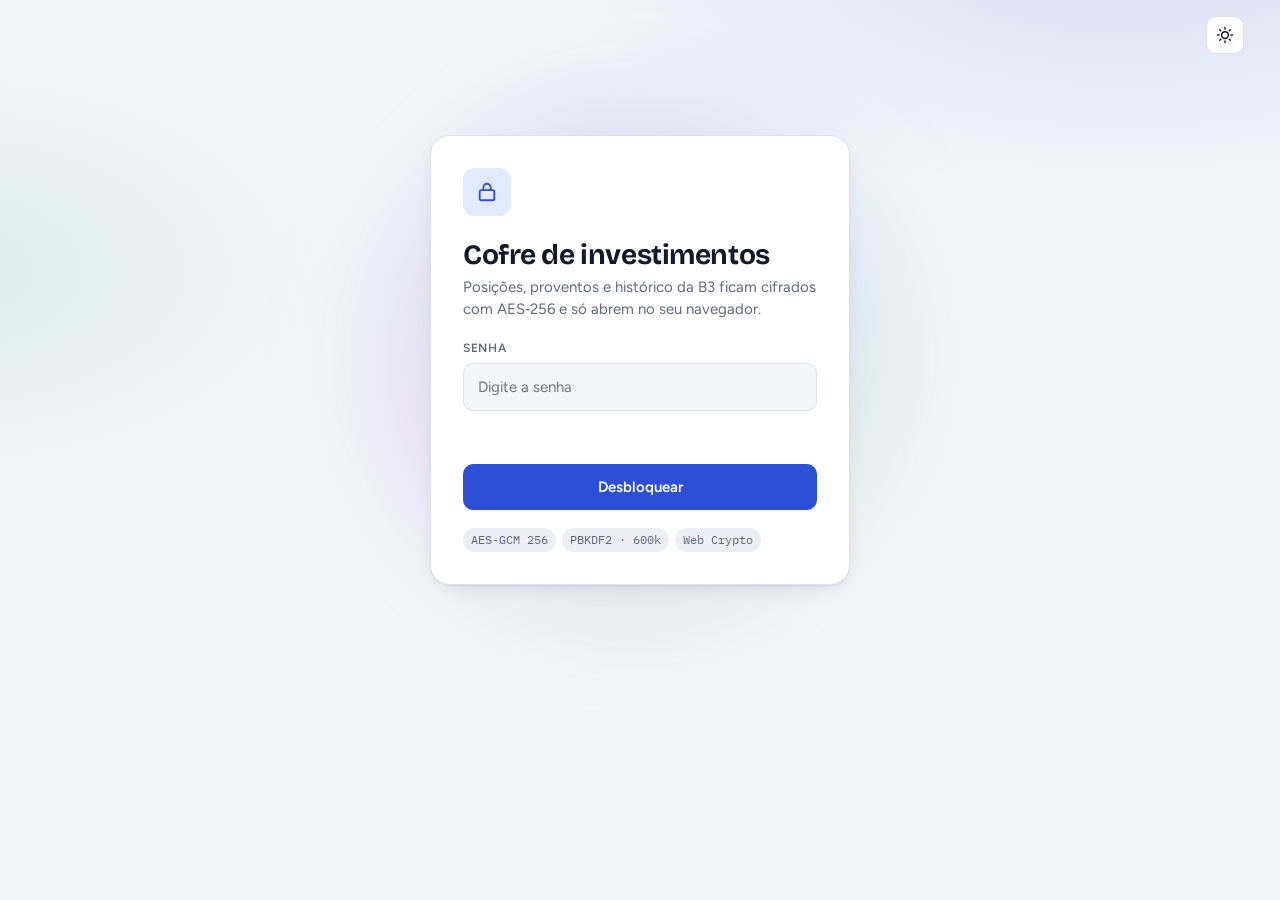
==== commit 7691def3: "Seletor de ano na Conta e fontes servidas pelo próprio site - com mais de um ano de dados, a barra d" ====
--- a/investimentos.html
+++ b/investimentos.html
@@ -5,16 +5,14 @@
 <meta name="viewport" content="width=device-width, initial-scale=1, viewport-fit=cover">
 <title>Investimentos · Finanças Pessoais</title>
 <meta name="robots" content="noindex, nofollow">
-<meta http-equiv="Content-Security-Policy" content="default-src 'self'; script-src 'self'; style-src 'self' 'unsafe-inline' https://fonts.googleapis.com; font-src https://fonts.gstatic.com; img-src 'self' data:; connect-src 'self' https://brapi.dev; object-src 'none'; base-uri 'none'; form-action 'none'">
+<meta http-equiv="Content-Security-Policy" content="default-src 'self'; script-src 'self'; style-src 'self' 'unsafe-inline'; font-src 'self'; img-src 'self' data:; connect-src 'self' https://brapi.dev; object-src 'none'; base-uri 'none'; form-action 'none'">
 <meta name="referrer" content="no-referrer">
 <link rel="icon" href="data:image/svg+xml,%3Csvg xmlns=%22http://www.w3.org/2000/svg%22 viewBox=%220 0 32 32%22%3E%3Crect width=%2232%22 height=%2232%22 rx=%228%22 fill=%22%232D4FD6%22/%3E%3Ctext x=%2216%22 y=%2221%22 font-size=%2212%22 font-family=%22sans-serif%22 font-weight=%22700%22 fill=%22white%22 text-anchor=%22middle%22%3ER$%3C/text%3E%3C/svg%3E">
 
-<link rel="preconnect" href="https://fonts.googleapis.com">
-<link rel="stylesheet" href="https://fonts.googleapis.com/css2?family=Bricolage+Grotesque:opsz,wght@12..96,500;12..96,700&family=Figtree:wght@400;500;600&family=IBM+Plex+Mono:wght@400;500&display=swap">
 <script src="assets/vendor/chart-4.4.1.umd.min.js" integrity="sha384-dug+JxfBvklEQdJ4AYuBBAIScUz0bVN73xpy273gcAwHjb3qI0fXmuYNaNfdyYJG"></script>
-<script src="assets/cofre.js?v=202611021805"></script>
-<link rel="stylesheet" href="assets/style.css?v=202611021805">
-<link rel="stylesheet" href="assets/investimentos.css?v=202611021805">
+<script src="assets/cofre.js?v=202611142140"></script>
+<link rel="stylesheet" href="assets/style.css?v=202611142140">
+<link rel="stylesheet" href="assets/investimentos.css?v=202611142140">
 </head>
 <body>
 <div id="boot" role="status"><span class="spin" aria-hidden="true"></span>Abrindo seus dados…</div>
@@ -186,7 +184,7 @@
   </main>
   <div class="foot wrap">Fonte: Área do Investidor B3 · cotações: <a href="https://brapi.dev" target="_blank" rel="noopener">brapi.dev</a> · <span id="geradoEm"></span></div>
 </div>
-<script src="assets/investimentos.js?v=202611021805"></script>
-<script src="assets/plano.js?v=202611021805"></script>
+<script src="assets/investimentos.js?v=202611142140"></script>
+<script src="assets/plano.js?v=202611142140"></script>
 </body>
 </html>
--- a/assets/style.css
+++ b/assets/style.css
@@ -1,3 +1,8 @@
+/* fontes do próprio site (nada é buscado no Google) */
+@font-face{font-family:"Bricolage Grotesque";src:url("fonts/bricolage-grotesque.woff2") format("woff2");font-weight:200 800;font-style:normal;font-display:swap}
+@font-face{font-family:"Figtree";src:url("fonts/figtree.woff2") format("woff2");font-weight:300 900;font-style:normal;font-display:swap}
+@font-face{font-family:"IBM Plex Mono";src:url("fonts/ibm-plex-mono-400.woff2") format("woff2");font-weight:400;font-style:normal;font-display:swap}
+@font-face{font-family:"IBM Plex Mono";src:url("fonts/ibm-plex-mono-500.woff2") format("woff2");font-weight:500;font-style:normal;font-display:swap}
 :root{padding-top:env(safe-area-inset-top,0px);padding-bottom:env(safe-area-inset-bottom,0px)}
 html{color-scheme:light}
 body{margin:0}
@@ -455,3 +460,10 @@
 .privado .privbtn .ic-eye{transform:translateY(-130%);opacity:0}
 .privado .privbtn .ic-eyeoff{transform:none;opacity:1}
 .privado .privbtn{border-color:var(--accent);color:var(--accent)}
+
+/* seletor de ano (aparece quando há mais de um ano de dados) */
+.months .yr{flex:none;display:inline-flex;align-items:center;gap:2px;border:1px solid var(--line);background:var(--surface);border-radius:99px;padding:2px;margin-right:6px}
+.months .yr b{font-family:var(--f-mono);font-weight:500;font-size:14px;padding:0 6px;min-width:4ch;text-align:center}
+.months .yr .yr-b{border:0;background:transparent;padding:4px 10px;font-size:16px;line-height:1;box-shadow:none}
+.months .yr .yr-b:not(:disabled):hover{background:var(--surface-2);transform:none}
+.months .yr .yr-b:disabled{text-decoration:none;opacity:.3}
